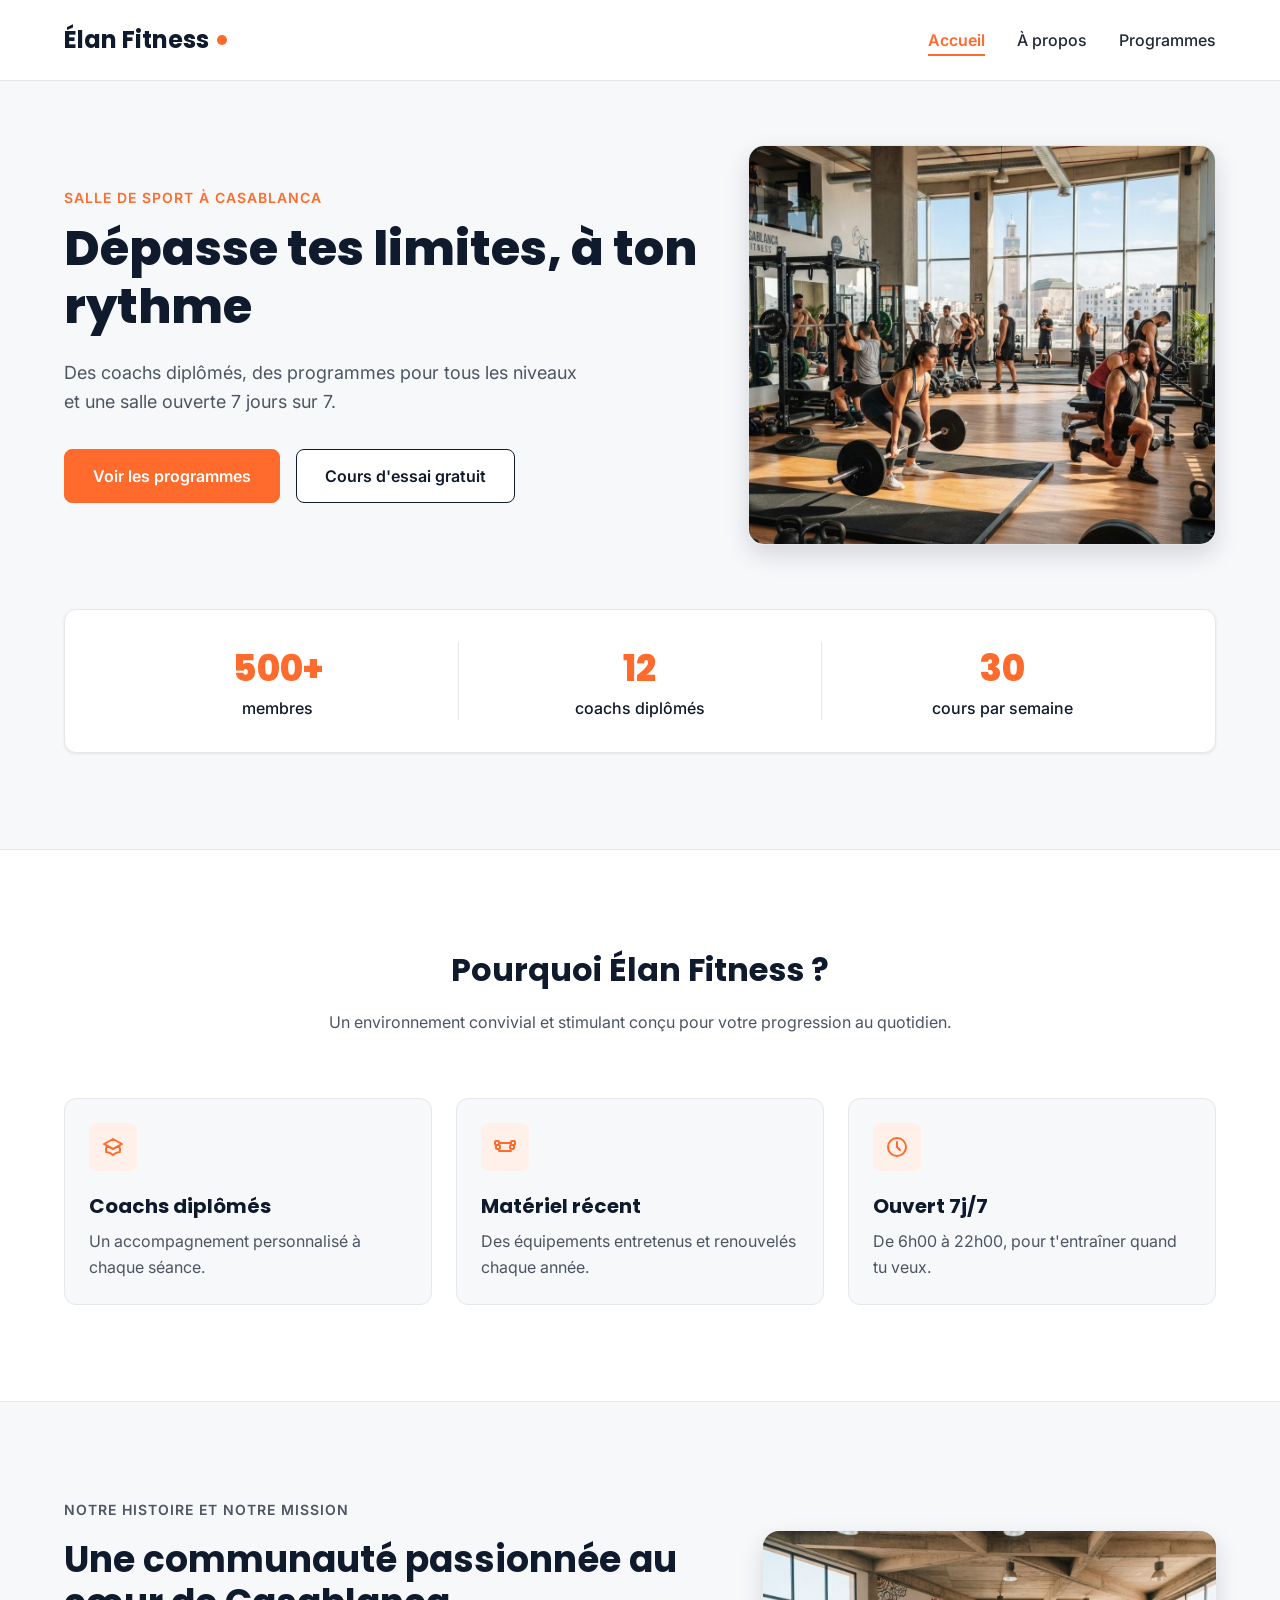
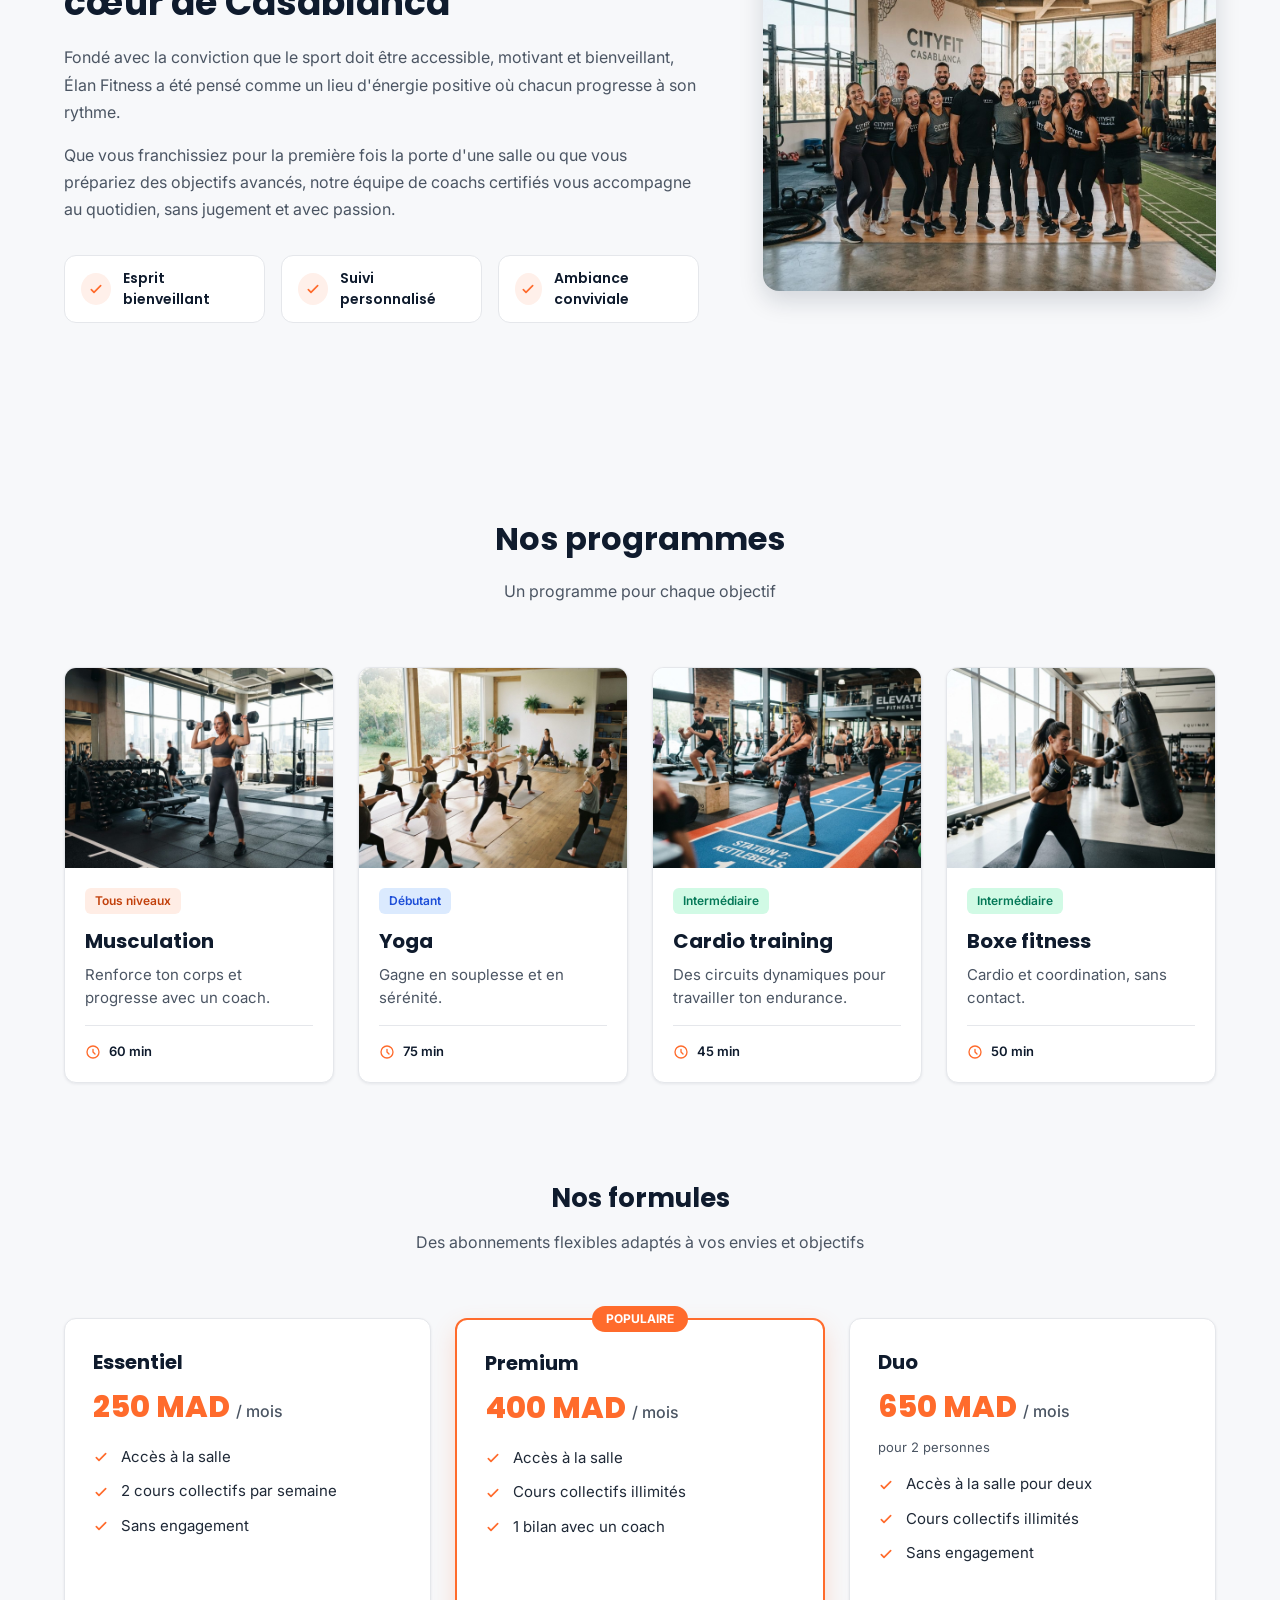
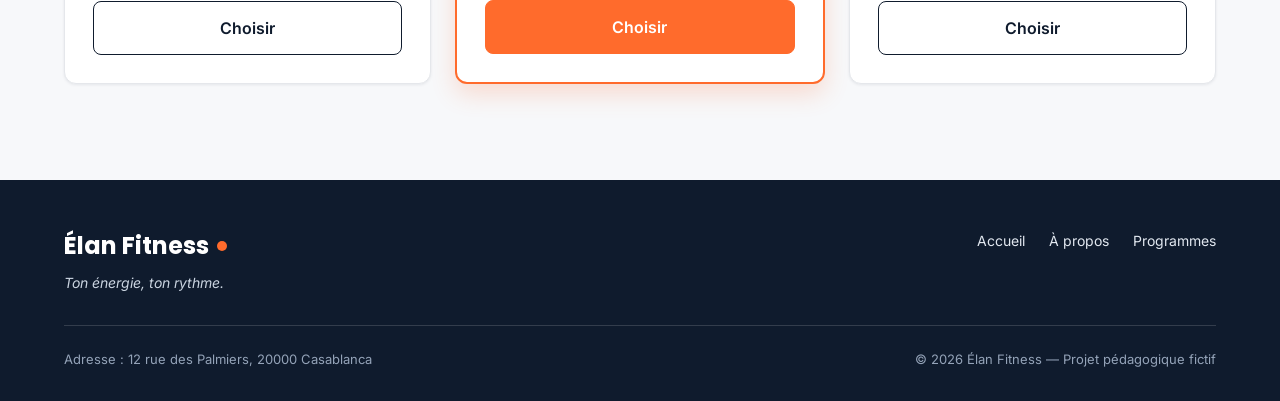
==== index.html @ 92911658 "parting Acceui, A Propos, Programmes into multipages" ====
<!DOCTYPE html>
<html lang="fr">
<head>
  <meta charset="UTF-8">
  <meta name="viewport" content="width=device-width, initial-scale=1">
  <meta name="description" content="Élan Fitness, salle de sport à Casablanca : musculation, yoga, cardio et boxe fitness avec des coachs diplômés. Réservez votre cours d'essai gratuit.">
  <title>Élan Fitness | Salle de sport à Casablanca</title>

  <link rel="preconnect" href="https://fonts.googleapis.com">
  <link rel="preconnect" href="https://fonts.gstatic.com" crossorigin>
  <link href="https://fonts.googleapis.com/css2?family=Inter:wght@400;500;600&family=Poppins:wght@600;700;800&display=swap" rel="stylesheet">

  <link rel="stylesheet" href="style.css">
</head>

<body>

  <header class="en-tete">
    <div class="conteneur en-tete-contenu">
      <a href="#accueil" class="logo">Élan Fitness</a>

      <nav aria-label="Navigation principale">
        <ul class="menu">
          <li><a href="acceuil.html" class="lien-actif">Accueil</a></li>
          <li><a href="a-propos.html">À propos</a></li>
          <li><a href="programmes.html">Programmes</a></li>
        </ul>
      </nav>
    </div>
  </header>

  <main>

    <section id="accueil" class="hero">
      <div class="conteneur">

        <div class="hero-contenu">
          <div class="hero-texte">
            <p class="sur-titre">Salle de sport à Casablanca</p>
            <h1>Dépasse tes limites, à ton rythme</h1>
            <p class="hero-description">
              Des coachs diplômés, des programmes pour tous les niveaux et une salle ouverte 7 jours sur 7.
            </p>
            <div class="boutons">
              <a href="#programmes" class="bouton bouton-principal">Voir les programmes</a>
              <a href="#contact" class="bouton bouton-secondaire">Cours d'essai gratuit</a>
            </div>
          </div>

          <img class="hero-image" src="img/hero.jpg" alt="Des personnes s'entraînent dans une salle de sport lumineuse à Casablanca">
        </div>

        <div class="chiffres">
          <div class="chiffre">
            <p class="chiffre-nombre">500+</p>
            <p>membres</p>
          </div>
          <div class="chiffre">
            <p class="chiffre-nombre">12</p>
            <p>coachs diplômés</p>
          </div>
          <div class="chiffre">
            <p class="chiffre-nombre">30</p>
            <p>cours par semaine</p>
          </div>
        </div>

      </div>
    </section>

    <section class="section section-blanche">
      <div class="conteneur">

        <div class="section-titre">
          <h2>Pourquoi Élan Fitness ?</h2>
          <p>Un environnement convivial et stimulant conçu pour votre progression au quotidien.</p>
        </div>

        <div class="cartes">
          <article class="carte carte-avantage">
            <div class="icone"><img src="img/icone-coach.svg" alt=""></div>
            <h3>Coachs diplômés</h3>
            <p>Un accompagnement personnalisé à chaque séance.</p>
          </article>

          <article class="carte carte-avantage">
            <div class="icone"><img src="img/icone-materiel.svg" alt=""></div>
            <h3>Matériel récent</h3>
            <p>Des équipements entretenus et renouvelés chaque année.</p>
          </article>

          <article class="carte carte-avantage">
            <div class="icone"><img src="img/icone-horloge.svg" alt=""></div>
            <h3>Ouvert 7j/7</h3>
            <p>De 6h00 à 22h00, pour t'entraîner quand tu veux.</p>
          </article>
        </div>

      </div>
    </section>

    <section id="a-propos" class="section">
      <div class="conteneur apropos-contenu">

        <div class="apropos-texte">
          <p class="sur-titre">Notre histoire et notre mission</p>
          <h2>Une communauté passionnée au cœur de Casablanca</h2>
          <p>
            Fondé avec la conviction que le sport doit être accessible, motivant et bienveillant,
            Élan Fitness a été pensé comme un lieu d'énergie positive où chacun progresse à son rythme.
          </p>
          <p>
            Que vous franchissiez pour la première fois la porte d'une salle ou que vous prépariez des
            objectifs avancés, notre équipe de coachs certifiés vous accompagne au quotidien, sans
            jugement et avec passion.
          </p>

          <ul class="valeurs">
            <li class="valeur">
              <div class="icone icone-petite"><img src="img/icone-check.svg" alt=""></div>
              <span>Esprit bienveillant</span>
            </li>
            <li class="valeur">
              <div class="icone icone-petite"><img src="img/icone-check.svg" alt=""></div>
              <span>Suivi personnalisé</span>
            </li>
            <li class="valeur">
              <div class="icone icone-petite"><img src="img/icone-check.svg" alt=""></div>
              <span>Ambiance conviviale</span>
            </li>
          </ul>
        </div>

        <img class="apropos-image" src="img/equipe.jpg" alt="L'équipe de coachs d'Élan Fitness réunie dans la salle">

      </div>
    </section>

    <section id="programmes" class="section">
      <div class="conteneur">

        <div class="section-titre">
          <h2>Nos programmes</h2>
          <p>Un programme pour chaque objectif</p>
        </div>

        <div class="cartes">

          <article class="carte carte-programme">
            <img src="img/musculation.jpg" alt="Une sportive soulève des haltères dans l'espace musculation">
            <div class="programme-corps">
              <span class="etiquette etiquette-orange">Tous niveaux</span>
              <h3>Musculation</h3>
              <p>Renforce ton corps et progresse avec un coach.</p>
              <p class="duree"><img src="img/icone-duree.svg" alt="">60 min</p>
            </div>
          </article>

          <article class="carte carte-programme">
            <img src="img/yoga.jpg" alt="Un groupe pratique le yoga sur des tapis dans une salle lumineuse">
            <div class="programme-corps">
              <span class="etiquette etiquette-bleue">Débutant</span>
              <h3>Yoga</h3>
              <p>Gagne en souplesse et en sérénité.</p>
              <p class="duree"><img src="img/icone-duree.svg" alt="">75 min</p>
            </div>
          </article>

          <article class="carte carte-programme">
            <img src="img/cardio.jpg" alt="Des sportifs suivent un circuit de cardio training avec des kettlebells">
            <div class="programme-corps">
              <span class="etiquette etiquette-verte">Intermédiaire</span>
              <h3>Cardio training</h3>
              <p>Des circuits dynamiques pour travailler ton endurance.</p>
              <p class="duree"><img src="img/icone-duree.svg" alt="">45 min</p>
            </div>
          </article>

          <article class="carte carte-programme">
            <img src="img/boxe.jpg" alt="Une sportive frappe un sac de frappe pendant un cours de boxe fitness">
            <div class="programme-corps">
              <span class="etiquette etiquette-verte">Intermédiaire</span>
              <h3>Boxe fitness</h3>
              <p>Cardio et coordination, sans contact.</p>
              <p class="duree"><img src="img/icone-duree.svg" alt="">50 min</p>
            </div>
          </article>

        </div>

        <div class="formules">

          <div class="section-titre">
            <h3>Nos formules</h3>
            <p>Des abonnements flexibles adaptés à vos envies et objectifs</p>
          </div>

          <div class="cartes">

            <article class="carte formule">
              <h4>Essentiel</h4>
              <p class="prix">250 MAD <span>/ mois</span></p>
              <ul class="formule-liste">
                <li>Accès à la salle</li>
                <li>2 cours collectifs par semaine</li>
                <li>Sans engagement</li>
              </ul>
              <a href="#contact" class="bouton bouton-secondaire">Choisir</a>
            </article>

            <article class="carte formule formule-populaire">
              <p class="badge-populaire">Populaire</p>
              <h4>Premium</h4>
              <p class="prix">400 MAD <span>/ mois</span></p>
              <ul class="formule-liste">
                <li>Accès à la salle</li>
                <li>Cours collectifs illimités</li>
                <li>1 bilan avec un coach</li>
              </ul>
              <a href="#contact" class="bouton bouton-principal">Choisir</a>
            </article>

            <article class="carte formule">
              <h4>Duo</h4>
              <p class="prix">650 MAD <span>/ mois</span></p>
              <p class="prix-note">pour 2 personnes</p>
              <ul class="formule-liste">
                <li>Accès à la salle pour deux</li>
                <li>Cours collectifs illimités</li>
                <li>Sans engagement</li>
              </ul>
              <a href="#contact" class="bouton bouton-secondaire">Choisir</a>
            </article>

          </div>
        </div>

      </div>
    </section>

  </main>

  <footer class="pied-de-page">
    <div class="conteneur">

      <div class="pied-haut">
        <div>
          <p class="logo logo-clair">Élan Fitness</p>
          <p class="slogan">Ton énergie, ton rythme.</p>
        </div>

        <nav aria-label="Navigation du pied de page">
          <ul class="menu menu-pied">
            <li><a href="#accueil">Accueil</a></li>
            <li><a href="#a-propos">À propos</a></li>
            <li><a href="#programmes">Programmes</a></li>
          </ul>
        </nav>
      </div>

      <div class="pied-bas">
        <p>Adresse : 12 rue des Palmiers, 20000 Casablanca</p>
        <p>&copy; 2026 Élan Fitness — Projet pédagogique fictif</p>
      </div>

    </div>
  </footer>

</body>
</html>
---- style.css ----
* {
  box-sizing: border-box;
  margin: 0;
  padding: 0;
}

html {
  scroll-behavior: smooth;
}

body {
  font-family: 'Inter', Arial, sans-serif;
  font-size: 16px;
  line-height: 1.5;
  color: #1F2937;
  background-color: #F7F8FA;
}

h1, h2, h3, h4 {
  font-family: 'Poppins', Arial, sans-serif;
  color: #0F1B2D;
}

a {
  color: inherit;
  text-decoration: none;
}

ul {
  list-style: none;
}

img {
  display: block;
  max-width: 100%;
}

a:focus-visible,
button:focus-visible {
  outline: 3px solid #FF6B2C;
  outline-offset: 2px;
}

.conteneur {
  width: 100%;
  max-width: 1200px;
  margin: 0 auto;
  padding: 0 24px;
}

.section {
  padding: 96px 0;
}

.section-blanche {
  background-color: #FFFFFF;
  border-top: 1px solid #E5E7EB;
  border-bottom: 1px solid #E5E7EB;
}

.section-titre {
  max-width: 640px;
  margin: 0 auto 64px;
  text-align: center;
}

.section-titre h2 {
  font-size: 32px;
  margin-bottom: 16px;
}

.section-titre h3 {
  font-size: 26px;
  margin-bottom: 12px;
}

.section-titre p {
  color: #4B5563;
}

.sur-titre {
  font-size: 14px;
  font-weight: 600;
  color: #FF6B2C;
  text-transform: uppercase;
  letter-spacing: 1px;
  margin-bottom: 12px;
}

.bouton {
  display: inline-block;
  padding: 14px 28px;
  border-radius: 8px;
  font-size: 16px;
  font-weight: 600;
  text-align: center;
  cursor: pointer;
}

.bouton-principal {
  background-color: #FF6B2C;
  border: 1px solid #FF6B2C;
  color: #FFFFFF;
}

.bouton-principal:hover {
  background-color: #F05817;
}

.bouton-secondaire {
  background-color: #FFFFFF;
  border: 1px solid #0F1B2D;
  color: #0F1B2D;
}

.bouton-secondaire:hover {
  background-color: #F3F4F6;
}

.cartes {
  display: flex;
  gap: 24px;
}

.carte {
  flex: 1;
  background-color: #FFFFFF;
  border: 1px solid #E5E7EB;
  border-radius: 12px;
  box-shadow: 0 1px 3px rgba(15, 27, 45, 0.08);
}

.icone {
  width: 48px;
  height: 48px;
  background-color: #FFF0EA;
  border-radius: 8px;
  display: flex;
  align-items: center;
  justify-content: center;
}

.icone img {
  width: 24px;
  height: 24px;
}

.icone-petite {
  width: 32px;
  height: 32px;
  border-radius: 50%;
}

.icone-petite img {
  width: 16px;
  height: 16px;
}

.en-tete {
  position: sticky;
  top: 0;
  z-index: 10;
  background-color: #FFFFFF;
  border-bottom: 1px solid #E5E7EB;
}

.en-tete-contenu {
  height: 80px;
  display: flex;
  align-items: center;
  justify-content: space-between;
}

.logo {
  display: flex;
  align-items: center;
  font-family: 'Poppins', Arial, sans-serif;
  font-size: 24px;
  font-weight: 700;
  color: #0F1B2D;
}

.logo::after {
  content: "";
  width: 10px;
  height: 10px;
  margin-left: 8px;
  background-color: #FF6B2C;
  border-radius: 50%;
}

.menu {
  display: flex;
  gap: 32px;
}

.menu a {
  font-weight: 500;
  padding-bottom: 4px;
  border-bottom: 2px solid transparent;
}

.menu a:hover {
  color: #FF6B2C;
}

.menu .lien-actif {
  color: #FF6B2C;
  font-weight: 600;
  border-bottom-color: #FF6B2C;
}

.hero {
  padding: 64px 0 96px;
}

.hero-contenu {
  display: flex;
  align-items: center;
  gap: 32px;
}

.hero-texte {
  flex: 7;
}

.hero-texte h1 {
  font-size: 48px;
  font-weight: 800;
  line-height: 1.2;
  margin-bottom: 24px;
}

.hero-description {
  max-width: 520px;
  font-size: 18px;
  line-height: 1.6;
  color: #4B5563;
  margin-bottom: 32px;
}

.boutons {
  display: flex;
  flex-wrap: wrap;
  gap: 16px;
}

.hero-image {
  flex: 5;
  min-width: 0;
  height: 400px;
  object-fit: cover;
  border-radius: 16px;
  border: 1px solid #E5E7EB;
  box-shadow: 0 10px 25px rgba(15, 27, 45, 0.15);
}

.chiffres {
  display: flex;
  margin-top: 64px;
  padding: 32px;
  background-color: #FFFFFF;
  border: 1px solid #E5E7EB;
  border-radius: 12px;
  box-shadow: 0 1px 3px rgba(15, 27, 45, 0.08);
}

.chiffre {
  flex: 1;
  text-align: center;
  font-weight: 500;
  color: #0F1B2D;
}

.chiffre + .chiffre {
  border-left: 1px solid #E5E7EB;
}

.chiffre-nombre {
  font-family: 'Poppins', Arial, sans-serif;
  font-size: 36px;
  font-weight: 800;
  color: #FF6B2C;
}

.carte-avantage {
  padding: 24px;
  background-color: #F7F8FA;
  box-shadow: none;
}

.carte-avantage .icone {
  margin-bottom: 20px;
}

.carte-avantage h3 {
  font-size: 20px;
  margin-bottom: 8px;
}

.carte-avantage p {
  color: #4B5563;
  line-height: 1.6;
}

.apropos-contenu {
  display: flex;
  align-items: center;
  gap: 64px;
}

.apropos-texte {
  flex: 7;
}

.apropos-texte h2 {
  font-size: 36px;
  line-height: 1.2;
  margin-bottom: 20px;
}

.apropos-texte p {
  color: #4B5563;
  line-height: 1.7;
  margin-bottom: 16px;
}

.valeurs {
  display: flex;
  gap: 16px;
  margin-top: 32px;
}

.valeur {
  flex: 1;
  display: flex;
  align-items: center;
  gap: 12px;
  padding: 12px 16px;
  background-color: #FFFFFF;
  border: 1px solid #E5E7EB;
  border-radius: 12px;
  font-family: 'Poppins', Arial, sans-serif;
  font-size: 14px;
  font-weight: 600;
  color: #0F1B2D;
}

.apropos-image {
  flex: 5;
  min-width: 0;
  height: 360px;
  object-fit: cover;
  border-radius: 16px;
  box-shadow: 0 10px 25px rgba(15, 27, 45, 0.15);
}

.carte-programme {
  display: flex;
  flex-direction: column;
  overflow: hidden;
}

.carte-programme > img {
  width: 100%;
  height: 200px;
  object-fit: cover;
}

.programme-corps {
  flex: 1;
  display: flex;
  flex-direction: column;
  padding: 20px;
}

.programme-corps h3 {
  font-size: 20px;
  margin-bottom: 8px;
}

.programme-corps p {
  font-size: 15px;
  color: #4B5563;
}

.etiquette {
  align-self: flex-start;
  padding: 4px 10px;
  margin-bottom: 12px;
  border-radius: 6px;
  font-size: 12px;
  font-weight: 600;
}

.etiquette-orange {
  background-color: #FFEDE5;
  color: #C2410C;
}

.etiquette-bleue {
  background-color: #DBEAFE;
  color: #1D4ED8;
}

.etiquette-verte {
  background-color: #D1FAE5;
  color: #047857;
}

.programme-corps .duree {
  display: flex;
  align-items: center;
  gap: 8px;
  margin-top: auto;
  padding-top: 16px;
  border-top: 1px solid #E5E7EB;
  font-size: 13px;
  font-weight: 600;
  color: #0F1B2D;
}

.programme-corps h3 + p {
  margin-bottom: 16px;
}

.duree img {
  width: 16px;
  height: 16px;
}

.formules {
  margin-top: 96px;
}

.formule {
  position: relative;
  display: flex;
  flex-direction: column;
  padding: 28px;
}

.formule h4 {
  font-size: 20px;
}

.prix {
  margin: 8px 0 16px;
  font-family: 'Poppins', Arial, sans-serif;
  font-size: 30px;
  font-weight: 800;
  color: #FF6B2C;
}

.prix span {
  font-family: 'Inter', Arial, sans-serif;
  font-size: 16px;
  font-weight: 500;
  color: #4B5563;
}

.prix-note {
  margin: -8px 0 16px;
  font-size: 13px;
  color: #4B5563;
}

.formule-liste {
  flex: 1;
  margin-bottom: 24px;
}

.formule-liste li {
  padding-left: 28px;
  margin-bottom: 12px;
  font-size: 15px;
  background-image: url('img/icone-check.svg');
  background-repeat: no-repeat;
  background-position: left center;
  background-size: 16px;
}

.formule .bouton {
  display: block;
}

.formule-populaire {
  border: 2px solid #FF6B2C;
  box-shadow: 0 10px 25px rgba(255, 107, 44, 0.2);
}

.badge-populaire {
  position: absolute;
  top: -14px;
  left: 50%;
  transform: translateX(-50%);
  padding: 4px 14px;
  background-color: #FF6B2C;
  border-radius: 999px;
  font-size: 12px;
  font-weight: 700;
  text-transform: uppercase;
  color: #FFFFFF;
}

.pied-de-page {
  padding: 48px 0 32px;
  background-color: #0F1B2D;
  color: #FFFFFF;
}

.pied-haut {
  display: flex;
  justify-content: space-between;
  align-items: flex-start;
  padding-bottom: 32px;
  border-bottom: 1px solid rgba(255, 255, 255, 0.15);
}

.logo-clair {
  color: #FFFFFF;
}

.slogan {
  margin-top: 8px;
  font-size: 14px;
  font-style: italic;
  color: #CBD5E1;
}

.menu-pied {
  gap: 24px;
}

.menu-pied a {
  font-size: 14px;
  font-weight: 400;
  color: #E2E8F0;
}

.pied-bas {
  display: flex;
  justify-content: space-between;
  margin-top: 24px;
  font-size: 13px;
  color: #94A3B8;
}
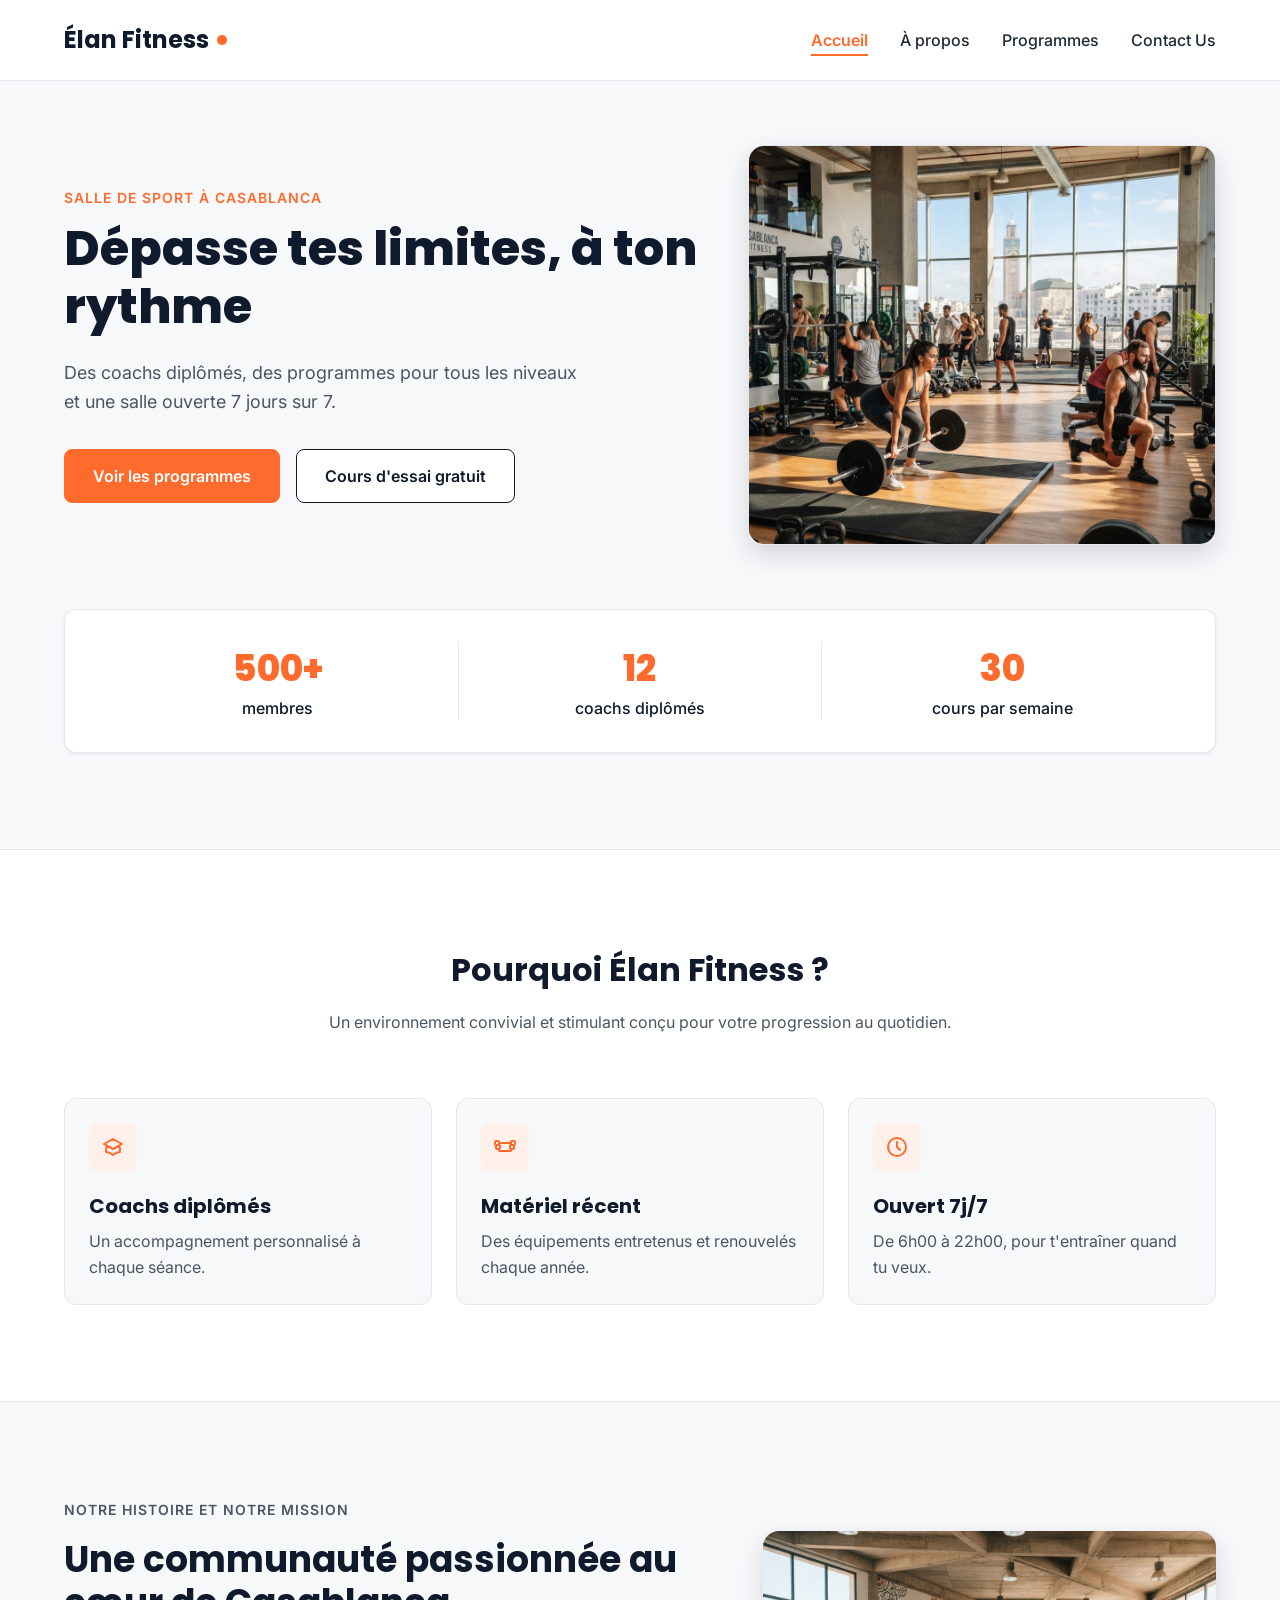
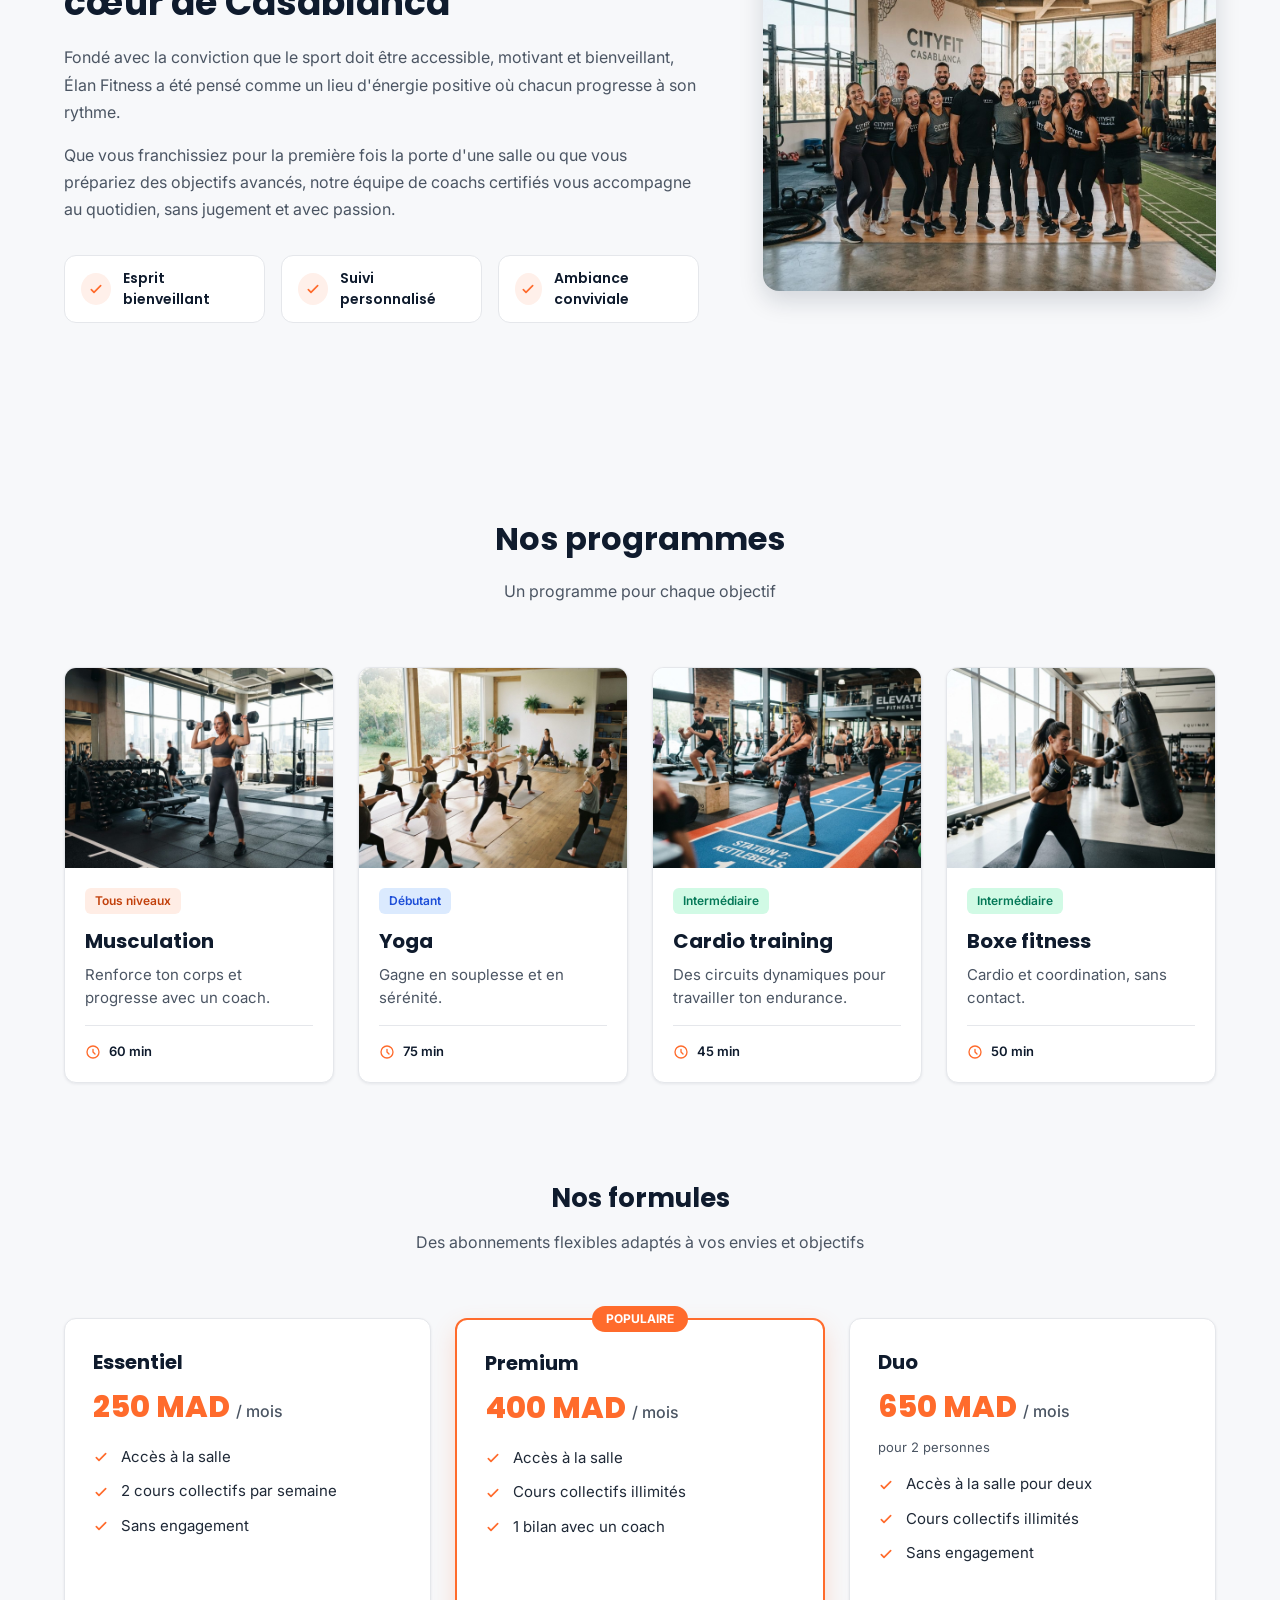
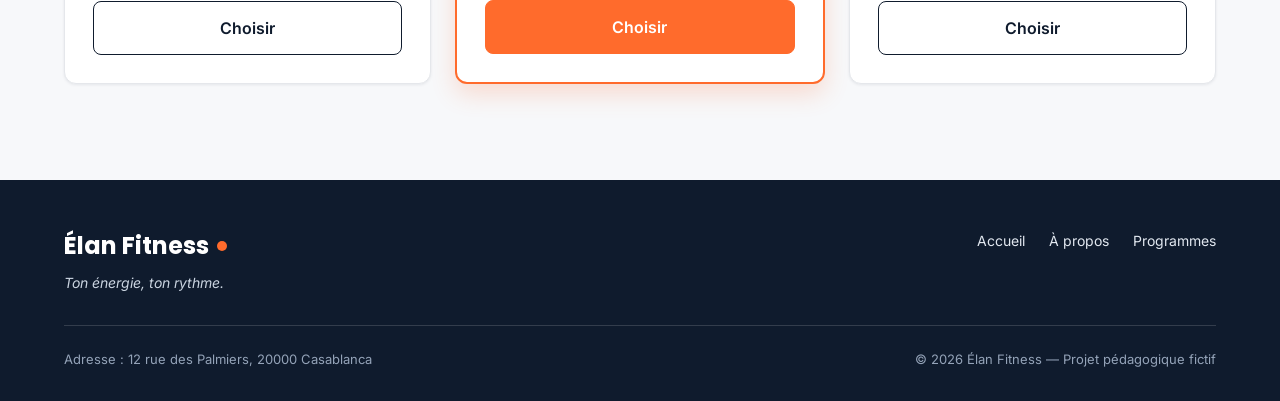
==== commit 6f5b9a59: "Ajouter la page Contact Us sur le menu" ====
--- a/index.html
+++ b/index.html
@@ -24,6 +24,7 @@
           <li><a href="acceuil.html" class="lien-actif">Accueil</a></li>
           <li><a href="a-propos.html">À propos</a></li>
           <li><a href="programmes.html">Programmes</a></li>
+          <li><a href="contact-us.html">Contact Us</a></li>
         </ul>
       </nav>
     </div>
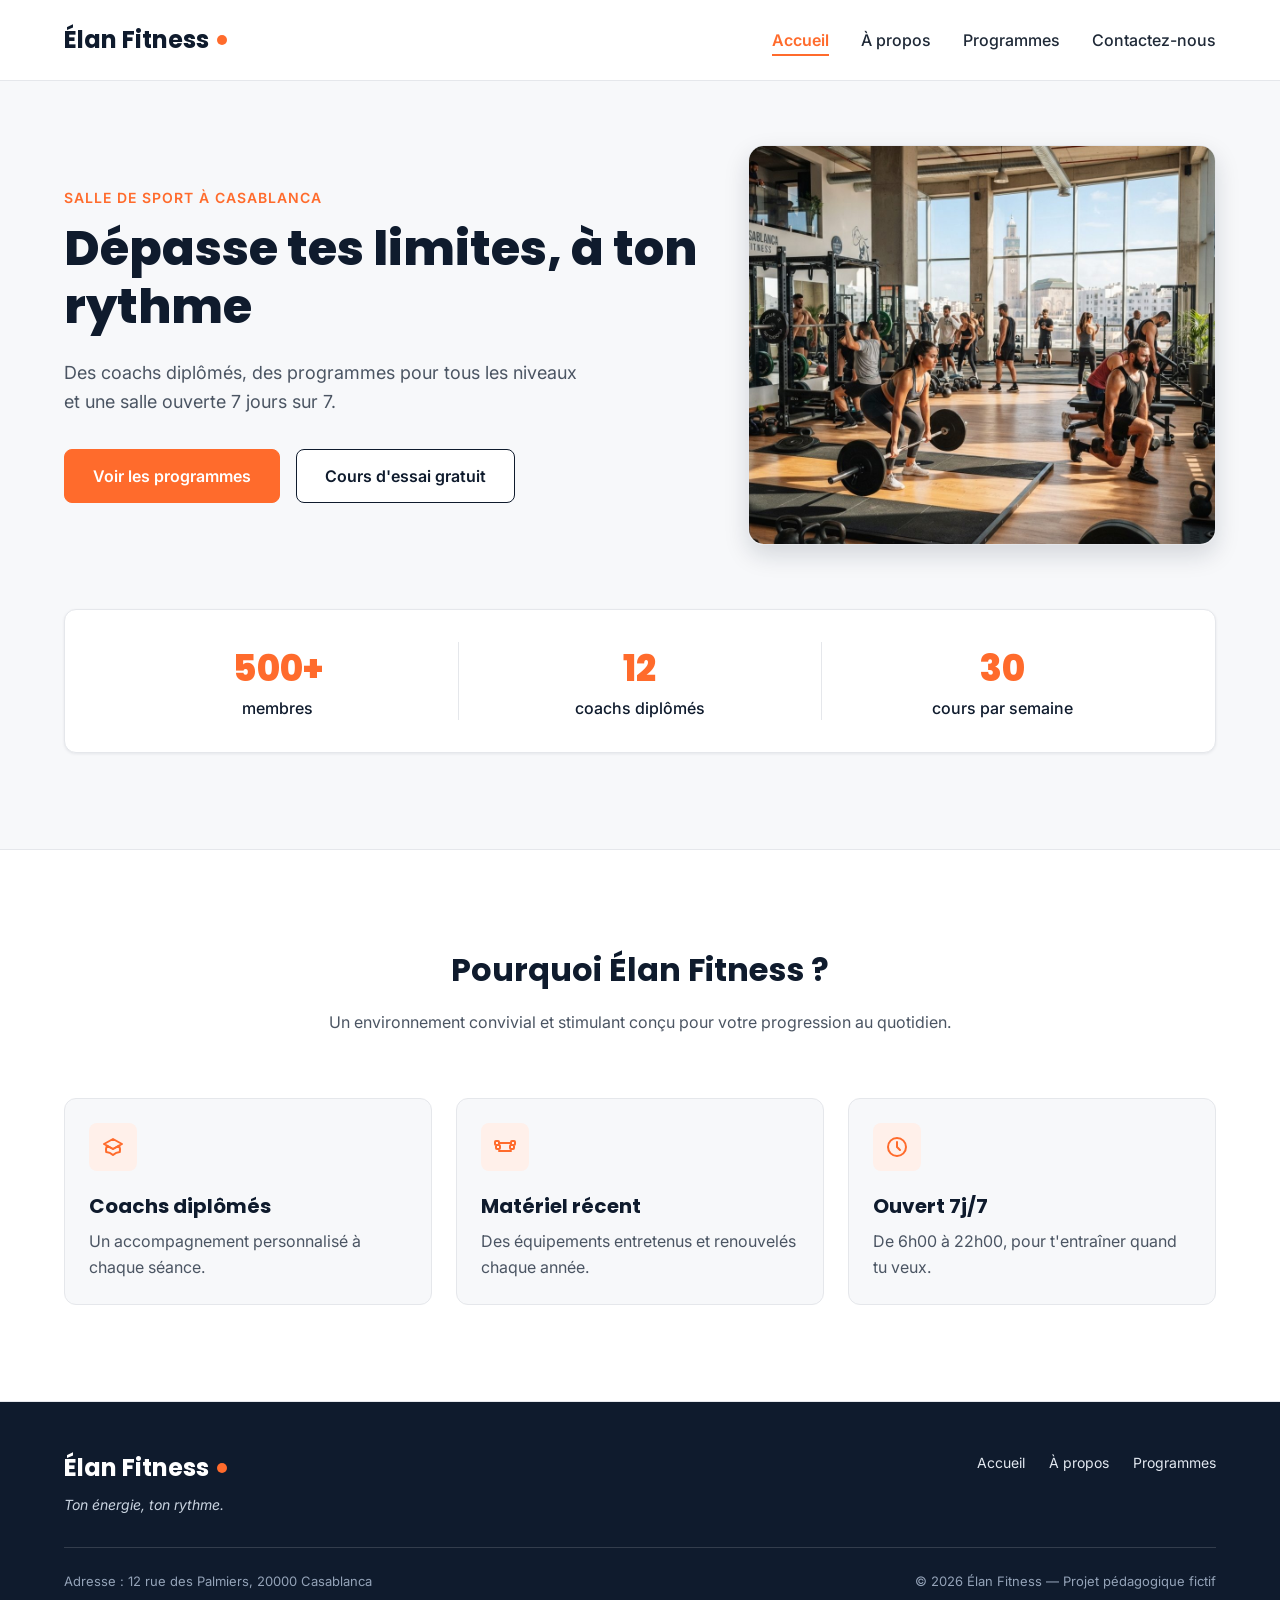
==== commit 245ef167: "Ajouter un design sur la page contactez nous" ====
--- a/index.html
+++ b/index.html
@@ -17,14 +17,14 @@
 
   <header class="en-tete">
     <div class="conteneur en-tete-contenu">
-      <a href="#accueil" class="logo">Élan Fitness</a>
+      <a href="accueil.html" class="logo">Élan Fitness</a>
 
       <nav aria-label="Navigation principale">
         <ul class="menu">
-          <li><a href="acceuil.html" class="lien-actif">Accueil</a></li>
+          <li><a href="accueil.html" class="lien-actif">Accueil</a></li>
           <li><a href="a-propos.html">À propos</a></li>
           <li><a href="programmes.html">Programmes</a></li>
-          <li><a href="contact-us.html">Contact Us</a></li>
+          <li><a href="contact-us.html">Contactez-nous</a></li>
         </ul>
       </nav>
     </div>
@@ -100,7 +100,7 @@
       </div>
     </section>
 
-    <section id="a-propos" class="section">
+    <!--<section id="a-propos" class="section">
       <div class="conteneur apropos-contenu">
 
         <div class="apropos-texte">
@@ -237,7 +237,7 @@
         </div>
 
       </div>
-    </section>
+    </section>-->
 
   </main>
 
--- a/style.css
+++ b/style.css
@@ -544,4 +544,13 @@
   margin-top: 24px;
   font-size: 13px;
   color: #94A3B8;
-}+}
+@media screen and (max-width: 880px){
+	.contact-box{
+		grid-template-columns: 1fr;
+	}
+	.left{
+		height: 200px;
+	}
+}
+
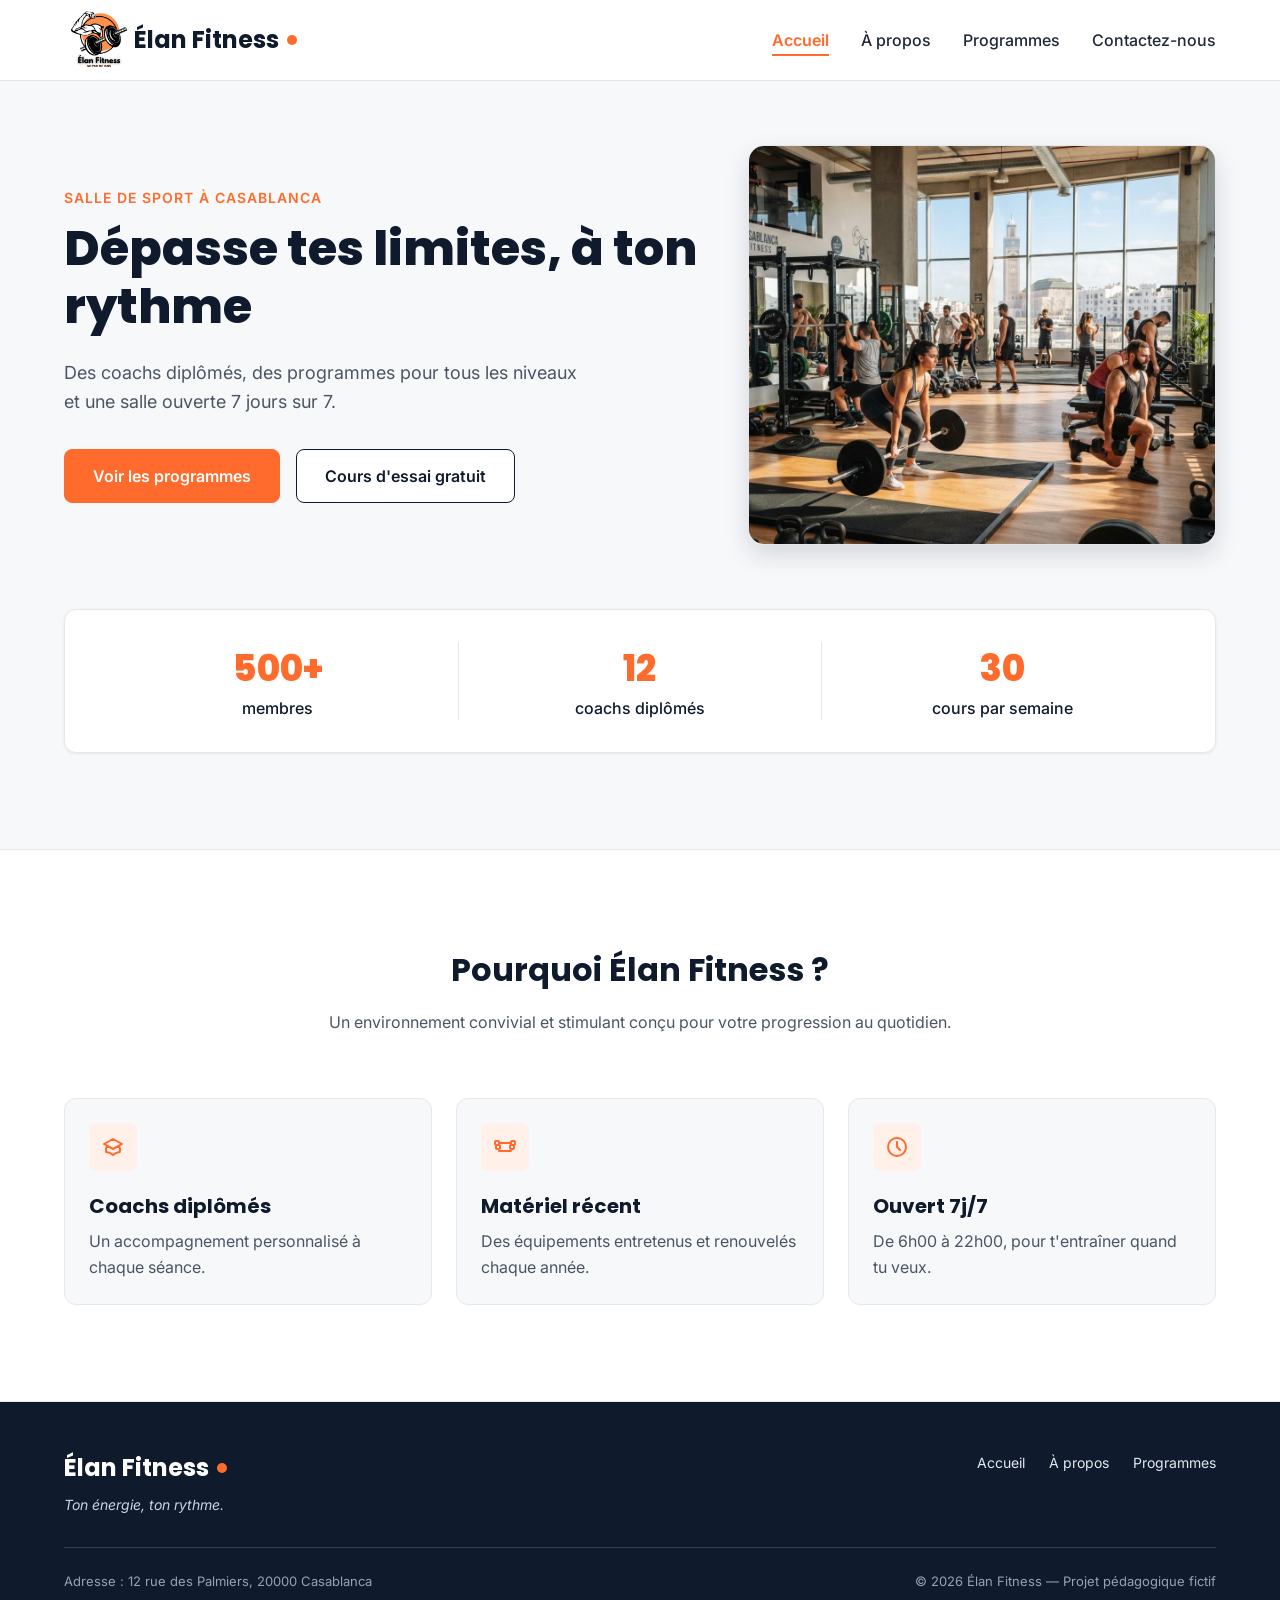
==== commit 5ab04067: "Ajouter le logo" ====
--- a/index.html
+++ b/index.html
@@ -17,7 +17,7 @@
 
   <header class="en-tete">
     <div class="conteneur en-tete-contenu">
-      <a href="accueil.html" class="logo">Élan Fitness</a>
+      <a href="accueil.html" class="logo"><img src="orangeblack.png" alt="logo-img">Élan Fitness</a>
 
       <nav aria-label="Navigation principale">
         <ul class="menu">
--- a/style.css
+++ b/style.css
@@ -545,12 +545,9 @@
   font-size: 13px;
   color: #94A3B8;
 }
-@media screen and (max-width: 880px){
-	.contact-box{
-		grid-template-columns: 1fr;
-	}
-	.left{
-		height: 200px;
-	}
-}
-
+
+.logo img{
+   height: 70px;
+   width: auto;
+
+}
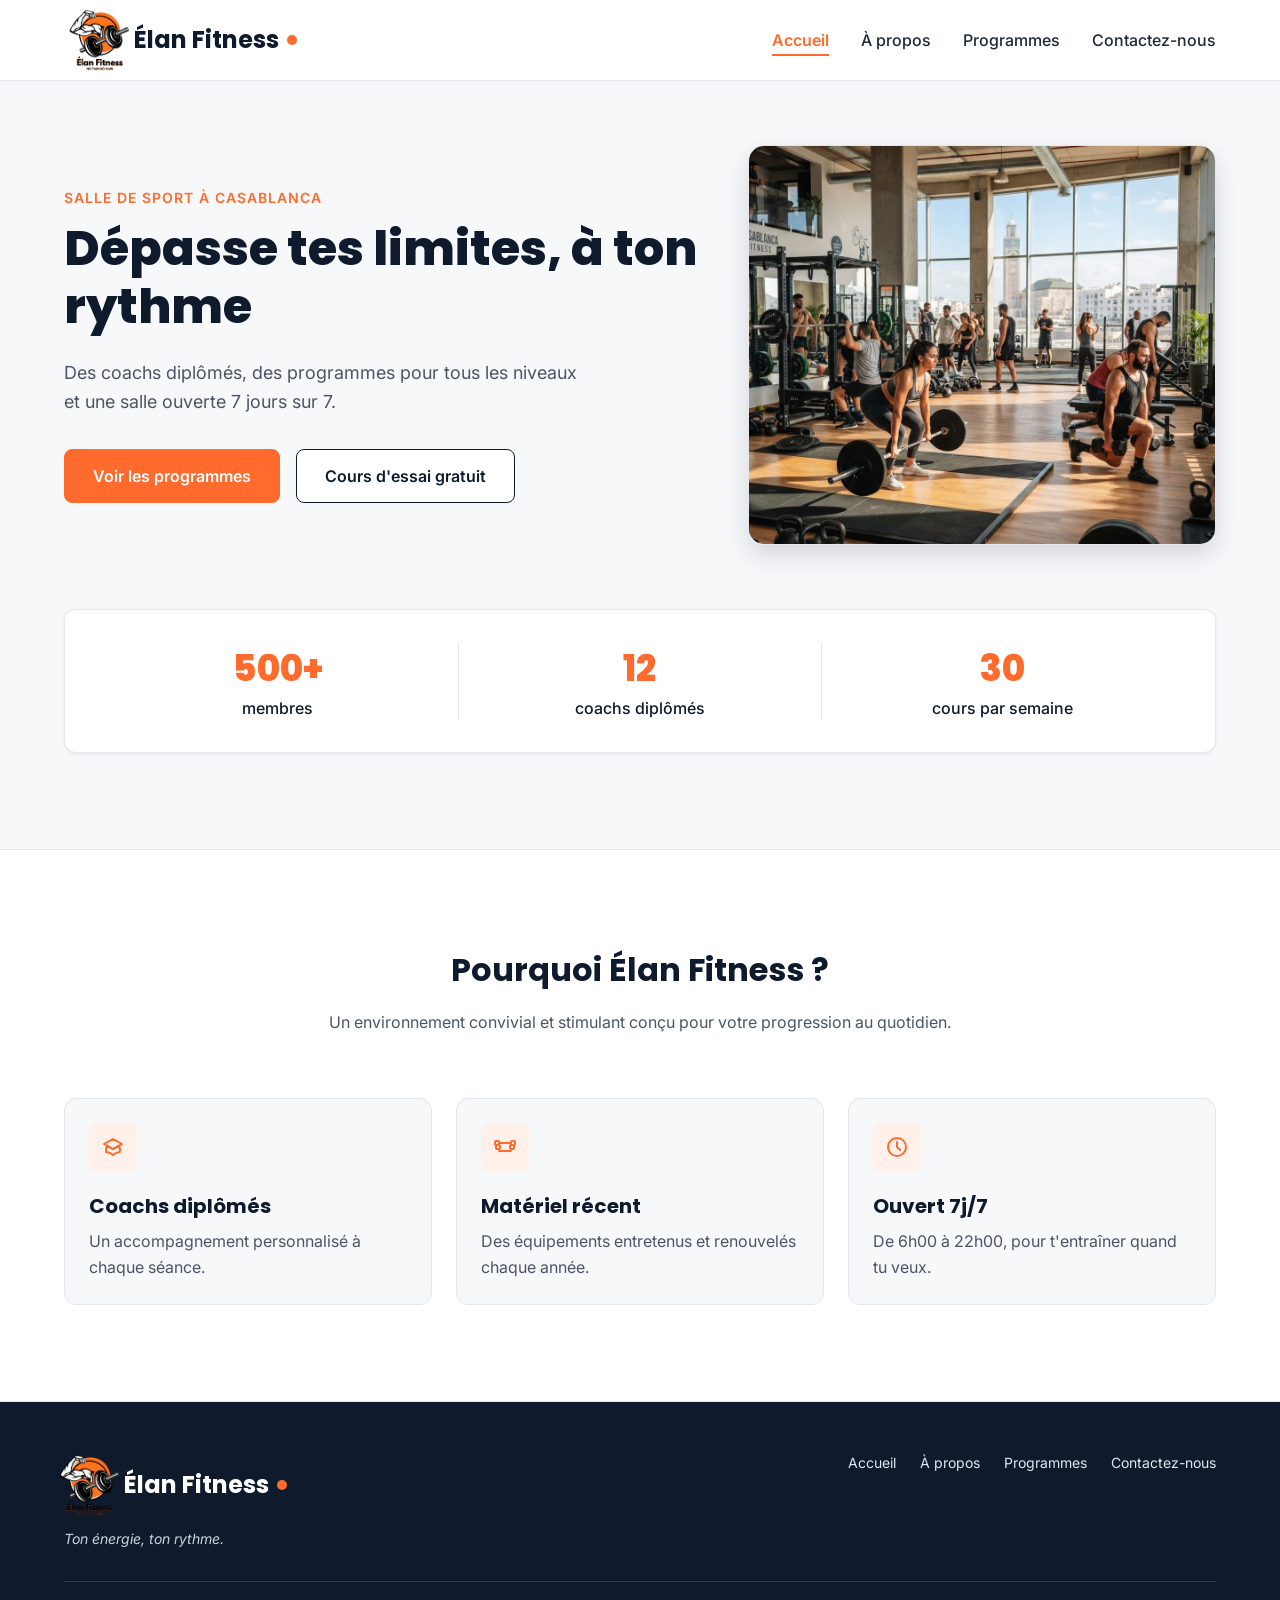
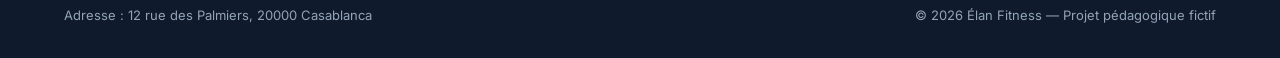
==== commit 77812140: "Ajouter une animation sur les images" ====
--- a/index.html
+++ b/index.html
@@ -17,8 +17,7 @@
 
   <header class="en-tete">
     <div class="conteneur en-tete-contenu">
-      <a href="accueil.html" class="logo"><img src="orangeblack.png" alt="logo-img">Élan Fitness</a>
-
+      <a href="accueil.html" class="logo"><img src="img/Logo de fitness Élan Fitness transparent.png" alt="logo-img">Élan Fitness</a>
       <nav aria-label="Navigation principale">
         <ul class="menu">
           <li><a href="accueil.html" class="lien-actif">Accueil</a></li>
@@ -246,15 +245,16 @@
 
       <div class="pied-haut">
         <div>
-          <p class="logo logo-clair">Élan Fitness</p>
+          <p class="logo logo-clair"><img src="img/Logo de fitness Élan Fitness transparent.png">Élan Fitness</p>
           <p class="slogan">Ton énergie, ton rythme.</p>
         </div>
 
         <nav aria-label="Navigation du pied de page">
           <ul class="menu menu-pied">
-            <li><a href="#accueil">Accueil</a></li>
-            <li><a href="#a-propos">À propos</a></li>
-            <li><a href="#programmes">Programmes</a></li>
+            <li><a href="accueil.html">Accueil</a></li>
+            <li><a href="a-propos.html">À propos</a></li>
+            <li><a href="programmes.html">Programmes</a></li>
+            <li><a href="contact-us.html">Contactez-nous</a></li>
           </ul>
         </nav>
       </div>
@@ -266,6 +266,6 @@
 
     </div>
   </footer>
-
+  <script src="script.js"></script>
 </body>
 </html>
--- a/style.css
+++ b/style.css
@@ -239,6 +239,10 @@
   margin-bottom: 32px;
 }
 
+.hero-image:hover{
+  transform: scale(1.1);
+} 
+
 .boutons {
   display: flex;
   flex-wrap: wrap;
@@ -331,7 +335,7 @@
   margin-top: 32px;
 }
 
-.valeur {
+.valeur{
   flex: 1;
   display: flex;
   align-items: center;
@@ -344,6 +348,10 @@
   font-size: 14px;
   font-weight: 600;
   color: #0F1B2D;
+  
+}
+.valeur:hover{
+  background-color: #E8ECD7;
 }
 
 .apropos-image {
@@ -353,6 +361,7 @@
   object-fit: cover;
   border-radius: 16px;
   box-shadow: 0 10px 25px rgba(15, 27, 45, 0.15);
+  transition: 0.3s;
 }
 
 .carte-programme {
@@ -519,6 +528,7 @@
 
 .logo-clair {
   color: #FFFFFF;
+  transform: translateX(-10px);
 }
 
 .slogan {
@@ -551,3 +561,50 @@
    width: auto;
 
 }
+
+.apropos-image:hover{
+  transform: scale(1.1);
+}
+
+@media (max-width: 700px) {
+  .hero-contenu{
+    flex-direction: column;
+  }
+  .boutons{
+    flex-direction: column;
+  }
+  .hero-image{
+    width: 100%;
+  }
+  .chiffres{
+    flex-direction: column;
+  }
+  .chiffre + .chiffre {
+    border-top: 1px solid #E5E7EB;
+    border-left:0 ;
+    flex-direction: column;
+  }
+  .cartes {
+    flex-direction: column;
+  }
+  .apropos-contenu{
+    flex-direction: column;
+  }
+  .apropos-image{
+    width: 100%;
+  }
+  .valeurs{
+    flex-direction: column;
+  }
+  .pied-haut{
+    flex-direction: column;
+  }
+  .menu-pied{
+    flex-direction: column;
+  }
+
+}
+
+
+
+
